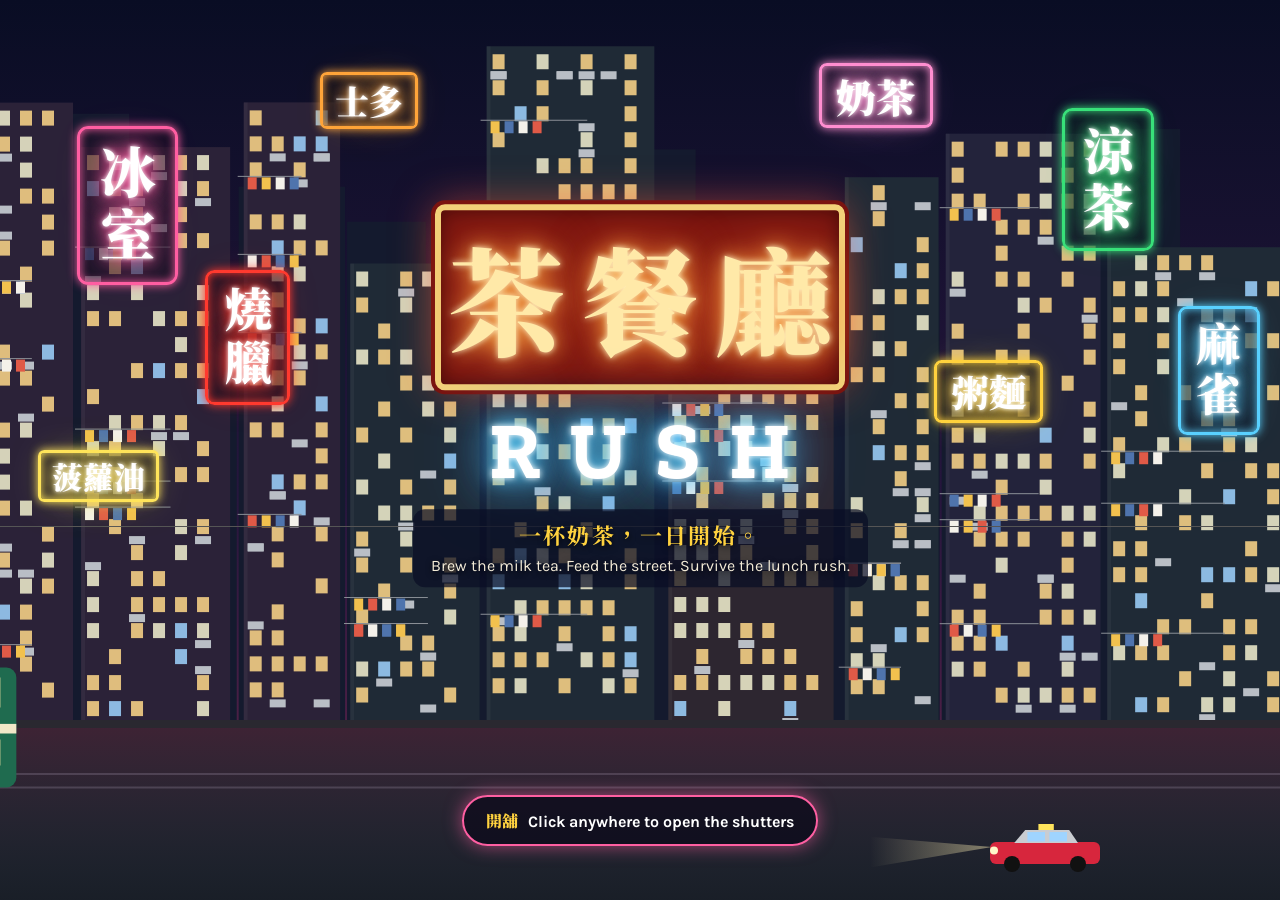
==== index.html @ a671a42a "Cha Chaan Teng Rush: first playable version Isometric cooking and restaurant-management game set in " ====
<!doctype html>
<html lang="en">
<head>
<meta charset="utf-8">
<meta name="viewport" content="width=device-width, initial-scale=1">
<title>Cha Chaan Teng Rush</title>
<link rel="preconnect" href="https://fonts.googleapis.com">
<link rel="preconnect" href="https://fonts.gstatic.com" crossorigin>
<link rel="stylesheet" href="https://fonts.googleapis.com/css2?family=Karla:wght@400;500;700&family=Noto+Serif+TC:wght@700;900&family=Zilla+Slab:wght@600;700&display=swap">
<link rel="stylesheet" href="css/style.css">
</head>
<body>
<div id="app">
  <aside class="side" aria-label="Your shop">
    <section class="sidetop">
      <div class="brandrow">
        <div class="brand"><span class="zh">茶餐廳</span><span class="en">Rush</span></div>
        <button id="tourBtn" type="button" class="tourbtn" title="Show the walkthrough again">? Tour</button>
      </div>
      <div class="day">
        <div class="dayline"><b id="dayNo">Day 1</b><span id="clock"></span></div>
        <div class="daybar"><i id="dayFill"></i></div>
        <div class="dayends"><span>OPEN 07:00</span><span>CLOSE 18:00</span></div>
      </div>
      <div class="stats">
        <div class="stat" id="lvlStat"><small>Level</small><b id="lvl"></b></div>
        <div class="stat"><small>Cash</small><b id="money">$0</b></div>
        <div class="stat"><small>Popularity</small><b id="pop" class="pop"></b></div>
        <div class="stat" id="ambStat"><small>Ambience</small><b id="amb"></b></div>
      </div>
    </section>
    <section class="panel">
      <h2><span class="zh">今日</span>Today</h2>
      <dl id="today" class="today"></dl>
    </section>
    <section class="panel">
      <h2><span class="zh">目標</span>Today’s targets</h2>
      <div id="goals" class="goals"></div>
    </section>
    <section class="panel invpanel" aria-label="Inventory">
      <h2><span class="zh">存貨</span>Inventory</h2>
      <p class="cap" id="capNote"></p>
      <div id="inv"></div>
      <button id="restockBtn2" type="button" class="wide">Order several at once</button>
    </section>
  </aside>

  <div class="work">
    <section class="cookbar" aria-label="Kitchen">
      <section class="panel">
        <h2><span class="zh">手頭</span>Cook’s queue</h2>
        <div id="queue" class="queue"></div>
      </section>
      <section class="panel">
        <h2 id="trayHead"><span class="zh">出餐</span>On the pass <span class="cap full-note">full: the cook waits</span></h2>
        <div id="tray" class="queue"></div>
      </section>
      <section class="panel col-feed">
        <h2><span class="zh">動態</span>Latest</h2>
        <ul id="feed" class="feed"></ul>
      </section>
    </section>

    <div class="railwrap">
      <section class="rail" id="rail" aria-label="Order tickets"></section>
      <div id="banner" class="banner" hidden></div>
    </div>

    <main class="main">
      <div class="stage" id="stage">
        <canvas id="game" aria-label="The restaurant: dining room at the back, kitchen at the front"></canvas>
        <div class="controls">
          <button id="pauseBtn" type="button" aria-pressed="false">Pause</button>
          <button id="speedBtn" type="button" title="Game speed">1×</button>
        </div>
        <div class="zoomer" aria-label="Zoom">
          <button id="zoomOut" type="button" title="Zoom out (−)" aria-label="Zoom out">−</button>
          <button id="zoomIn" type="button" title="Zoom in (+)" aria-label="Zoom in">+</button>
          <button id="zoomKitchen" type="button" title="Zoom in on the kitchen (K)">Kitchen view</button>
          <button id="zoomAll" type="button" title="See the whole shop (0)">Whole shop</button>
        </div>
        <nav class="actions" aria-label="Shop">
          <button id="restockBtn" type="button" class="act"><span class="zh">入貨</span>Restock</button>
          <button id="kitchenBtn" type="button" class="act"><span class="zh">廚房</span>Kitchen</button>
          <button id="diningBtn" type="button" class="act"><span class="zh">裝修</span>Dining room</button>
          <button id="closeBtn" type="button" class="act danger"><span class="zh">收舖</span>Close</button>
        </nav>
        <div id="tip" class="tip" hidden></div>
        <div id="itemBar" class="itembar" hidden></div>
        <div id="toasts" class="toasts" aria-live="polite"></div>
        <div id="drawer" class="drawer" hidden></div>
        <div id="editor" class="editor" hidden></div>
      </div>
    </main>
  </div>
</div>

  <div id="modal" class="modal" hidden><div class="card" id="modalCard" role="dialog" aria-modal="true"></div></div>
</div>
<script type="module" src="js/main.js"></script>
</body>
</html>
---- css/style.css ----
/* One committed look: enamel green chrome, cream order-pad paper, signboard red. */
:root{
  --chrome:#15302a; --chrome2:#1d3c34; --chrome3:#27493f; --line:rgba(255,255,255,.1);
  --paper:#f4ecd8; --paper2:#fbf6ea; --ink:#2a221c; --muted:#75695b;
  --red:#c8372d; --red2:#9e1f19; --gold:#f2d27a; --green:#2e9e5b; --amber:#e39b2d;
  --slab:"Zilla Slab", Georgia, serif; --body:Karla, system-ui, sans-serif; --han:"Noto Serif TC", "Songti TC", serif;
  color-scheme: dark;
}
*{box-sizing:border-box}
[hidden]{display:none !important}
html,body{height:100%; margin:0}
body{background:var(--chrome); color:#eef2ee; font:14px/1.45 var(--body)}
button{font:inherit; cursor:pointer}
button:disabled{cursor:not-allowed; opacity:.45}
button:focus-visible{outline:2px solid var(--gold); outline-offset:2px}
.zh{font-family:var(--han); font-weight:900}
.muted{color:var(--muted); margin:0}
.bad{color:var(--red)} .good{color:var(--green)}

#app{height:100%; display:grid; grid-template-rows:auto auto minmax(560px, 1fr); min-height:820px}
.body{display:grid; grid-template-columns:290px 1fr; min-height:0}
.work{display:grid; grid-template-rows:auto minmax(420px, 1fr); min-width:0; min-height:0}

/* ---------- top bar ---------- */
.topbar{display:flex; align-items:center; gap:28px; padding:10px 18px; background:var(--chrome); border-bottom:1px solid var(--line); flex-wrap:wrap}
.brand{display:flex; align-items:baseline; gap:6px; background:var(--red2); padding:4px 12px 5px; border-radius:4px; box-shadow:inset 0 0 0 2px var(--gold)}
.brand .zh{font-size:20px; color:var(--gold); letter-spacing:.08em}
.brand .en{font:700 16px var(--slab); color:#fff}
.day{min-width:230px}
.dayline{display:flex; gap:12px; align-items:baseline; font:700 26px/1 var(--slab)}
.dayline span{color:#cfe0d6; font-size:20px; font-variant-numeric:tabular-nums}
.daybar{height:6px; background:var(--chrome3); border-radius:3px; margin-top:4px; overflow:hidden}
.daybar i{display:block; height:100%; background:linear-gradient(90deg, var(--gold), #f29b4b); border-radius:3px}
.stat{display:grid; grid-template-rows:auto 26px; align-content:center; line-height:1.1}
.stat small{font-size:11px; letter-spacing:.06em; text-transform:uppercase; color:#9fb8ad}
.stat b{font:700 22px var(--slab); font-variant-numeric:tabular-nums; display:flex; align-items:center}
#money.neg{color:#ff8b7e}
.pop{display:flex; align-items:center; gap:2px}
.star{position:relative; width:21px; height:21px; background:#3d5a51; clip-path:polygon(50% 0,61% 35%,98% 35%,68% 57%,79% 91%,50% 70%,21% 91%,32% 57%,2% 35%,39% 35%)}
.star i{position:absolute; inset:0 auto 0 0; background:var(--gold)}
.popn{font:700 22px var(--slab); margin-left:8px; color:#fff}
.dock{position:absolute; left:14px; bottom:14px; z-index:5; display:flex; gap:14px; align-items:flex-end}
.controls{display:flex; gap:6px}
.controls button{background:rgba(21,48,42,.9); border:1px solid rgba(255,255,255,.18); color:#eef2ee; border-radius:8px; padding:8px 14px; min-width:60px; font-weight:700}
.actions{display:flex; gap:8px}
.actions .act{width:96px}
.act{display:flex; flex-direction:column; align-items:center; line-height:1.15; background:var(--paper); color:var(--ink); border:0; border-radius:8px; padding:7px 8px 8px; font-weight:700; font-size:12px; box-shadow:0 3px 0 #b9ab8c}
.act .zh{font-size:18px; color:var(--red)}
.act.on{background:var(--gold); box-shadow:0 2px 0 #b8952f}
.act.danger .zh{color:var(--red2)}
.act:active{transform:translateY(1px); box-shadow:0 1px 0 #b9ab8c}

/* ---------- ticket rail ---------- */
.rail{display:flex; gap:12px; padding:12px 16px 12px; height:142px; overflow-y:hidden; overflow-x:auto; background:linear-gradient(#1b3830, #16302a); border-bottom:3px solid #7d868d; align-items:flex-start}
.rail-empty{color:#9fb8ad; font-style:italic; align-self:center}
.ticket{flex:0 0 auto; min-width:160px; background:var(--paper2); color:var(--ink); border-radius:2px 2px 6px 6px; padding:6px 8px 7px; box-shadow:0 3px 8px rgba(0,0,0,.35); position:relative; border-top:6px solid #d6cbb0; transform-origin:top center}
.ticket::before{content:""; position:absolute; top:-12px; left:50%; width:10px; height:10px; margin-left:-5px; background:#9aa3ab; border-radius:50%}
.ticket header{display:flex; justify-content:space-between; gap:14px; font:700 17px var(--slab); font-variant-numeric:tabular-nums}
.ticket.late{animation:shake .5s infinite; background:#fff0ea}
.ticket.late header span{color:var(--red)}
.ticket.sent{opacity:.6; background:#e7f6ea}
@keyframes shake{0%,100%{transform:rotate(0)}25%{transform:rotate(-1.2deg)}75%{transform:rotate(1.2deg)}}
@media (prefers-reduced-motion: reduce){ .ticket.late{animation:none} }
.titems{display:flex; gap:4px; margin:4px 0 6px}
.ti{position:relative; display:grid; justify-items:center; width:60px; border-radius:8px; padding:3px 0}
.ti img{width:50px; height:50px}
.ti em{position:absolute; top:0; right:2px; font:700 16px var(--slab); font-style:normal; color:var(--red)}
.ti small{font:700 12px var(--han); color:var(--muted)}
.ti.ready{background:#dff2e3; box-shadow:inset 0 0 0 1.5px var(--green)}
.tbar{height:7px; background:#e6dcc4; border-radius:3px; overflow:hidden}
.tbar i{display:block; height:100%; background:var(--green)}
.ticket.warn .tbar i{background:var(--amber)} .ticket.late .tbar i{background:var(--red)}

/* ---------- main ---------- */
.main{display:grid; grid-template-columns:1fr; min-height:0}
.stage{position:relative; overflow:hidden; background:radial-gradient(ellipse at 45% 40%, #2c4a42, #172a25 75%); min-height:0}
#game{position:absolute; inset:0; display:block; touch-action:none}
.dash{display:grid; grid-template-columns:290px minmax(300px,1fr) minmax(340px,1.3fr); background:var(--paper); color:var(--ink); border-bottom:3px solid #7d868d; max-height:180px}
.dash > .panel{padding:8px 14px 10px; overflow-y:auto; min-width:0}
.dash > .panel + .panel{border-left:1px dashed #cdbf9f}
.panel h2{font:700 13px var(--slab); letter-spacing:.07em; text-transform:uppercase; margin:0 0 8px; display:flex; gap:8px; align-items:baseline; color:#4a4036}
.panel h2 .zh{font-size:16px; color:var(--red); letter-spacing:0}
.cap{font:500 11px var(--body); letter-spacing:0; text-transform:none; color:var(--muted)}
.mini{margin-left:auto; border:0; background:var(--red); color:#fff; border-radius:99px; padding:3px 10px; font:700 11px var(--body); letter-spacing:0; text-transform:none; align-self:center}
.inv{display:grid; grid-template-columns:30px 1fr auto; grid-template-areas:'chip nm qty' 'chip bar bar' 'chip note qo'; gap:4px 10px; align-items:center; padding:9px 0; border-bottom:1px dashed #d6c9ab; font-size:13px}
.inv .chip{grid-area:chip; align-self:start; width:30px; height:30px; font-size:16px !important}
.inv .bar{grid-area:bar; height:7px; margin:0}
.inv .qty{grid-area:qty}
.inv .invnote{grid-area:note; min-height:14px}
.inv .qo{grid-area:qo}
.inv .nm{font-weight:700; white-space:nowrap}
.inv .qty{font:700 15px var(--slab); text-align:right; font-variant-numeric:tabular-nums; white-space:nowrap}
.inv .qty small{font:500 11px var(--body); color:var(--muted)}
.inv .invnote{font-size:11px; white-space:nowrap}
.inv.low .qty{color:#b36d10} .inv.out .qty{color:var(--red)}
.chip{width:24px; height:24px; display:grid; place-items:center; border-radius:6px; background:var(--c); color:#fff; font:900 16px var(--han); text-shadow:0 1px 1px rgba(0,0,0,.35); box-shadow:inset 0 -3px 0 rgba(0,0,0,.2)}
.invtop{display:flex; justify-content:space-between; font-weight:700}
.invtop b{font:700 15px var(--slab); font-variant-numeric:tabular-nums}
.invtop b small{font:500 12px var(--body); color:var(--muted)}
.invtop .nm{display:flex; gap:8px; align-items:baseline; min-width:0; white-space:nowrap; overflow:hidden; text-overflow:ellipsis}
.invtop .invnote{margin:0}
.bar{display:flex; height:5px; background:#e3d8bf; border-radius:3px; overflow:hidden; margin-top:2px}
.bar i{display:block; height:100%; background:var(--green)}
.bar i.incbar{background:repeating-linear-gradient(45deg, #7fb6dd 0 4px, #a9cfea 4px 8px)}
.inv.low .bar i:not(.incbar){background:var(--amber)} .inv.low .invtop b{color:#b36d10}
.inv.out .invtop b{color:var(--red)} .inv.out .chip{filter:grayscale(.6)}
.invnote{font-size:12px; margin-top:2px}
.inc{color:#2d6fa3; font-weight:700} .unl{color:#8a5a3a} .res{color:var(--muted)}
.tray{display:flex; flex-wrap:wrap; gap:4px; min-height:40px}
.trayi{position:relative; width:42px; height:46px; background:#fff; border-radius:6px; box-shadow:inset 0 0 0 1px #e0d4b9}
.trayi img{width:38px; height:38px; margin:1px 2px 0}
.trayi i{position:absolute; left:4px; bottom:3px; height:3px; border-radius:2px; background:var(--green)}
.trayi i.warn{background:var(--amber)} .trayi i.late{background:var(--red)}
.queue{display:grid; grid-template-columns:repeat(5,1fr); gap:6px; max-width:260px}
.qslot{position:relative; aspect-ratio:1; background:#fff; border-radius:50%; display:grid; place-items:center; box-shadow:inset 0 0 0 2px #e0d4b9; overflow:hidden}
.qslot.empty{color:#c9bc9e; font:700 14px var(--slab); background:transparent; box-shadow:inset 0 0 0 2px dashed}
.qslot.empty{border:2px dashed #d6c9ab; box-shadow:none}
.qslot img{width:78%; height:78%}
.qslot b{position:absolute; top:-2px; right:-2px; width:20px; height:20px; border-radius:50%; background:var(--red); color:#fff; display:grid; place-items:center; font:700 12px var(--slab)}
.qslot.active{box-shadow:inset 0 0 0 3px var(--green)}
.qslot.active b{background:var(--green)}
.qslot > i{position:absolute; left:0; bottom:0; height:4px; background:var(--green)}
.today{display:grid; grid-template-columns:repeat(3, 1fr); gap:6px; margin:0}
.today div{background:#fff; border-radius:8px; padding:5px 8px 6px; box-shadow:inset 0 0 0 1px #e6dcc4}
.today dt{color:var(--muted); font-size:10px; letter-spacing:.04em; text-transform:uppercase; white-space:nowrap; overflow:hidden; text-overflow:ellipsis} .today dd{margin:0; font:700 19px/1.15 var(--slab); font-variant-numeric:tabular-nums}
.today dd.bad{color:var(--red)}
.feed{list-style:none; padding:0; margin:0; display:grid; gap:4px; font-size:12px}
.feed li{display:flex; gap:6px; color:#4a4036}
.feed time{color:var(--muted); font-variant-numeric:tabular-nums}
.feed li.bad{color:#a3261d} .feed li.good{color:#237a45} .feed li.warn{color:#9a5b0c}

/* ---------- overlays in the stage ---------- */
.tip{position:absolute; z-index:5; pointer-events:none; background:var(--paper2); color:var(--ink); border-radius:8px; padding:8px 10px; max-width:240px; box-shadow:0 6px 18px rgba(0,0,0,.4); display:grid; gap:2px; font-size:12px}
.tip b{font:700 14px var(--slab)} .tip .warn{color:var(--red)} .tip .dim{color:var(--muted)}
.toasts{position:absolute; top:12px; left:50%; transform:translateX(-50%); display:grid; gap:6px; z-index:8; pointer-events:none; width:min(460px, 90%)}
.toast{background:rgba(20,30,27,.94); color:#fff; border-left:4px solid #9fb8ad; padding:8px 12px; border-radius:6px; box-shadow:0 6px 16px rgba(0,0,0,.35); transition:opacity .4s, transform .4s}
.toast.good{border-color:#7fe08a} .toast.bad{border-color:#ff6b5b} .toast.warn{border-color:var(--amber)}
.toast.gone{opacity:0; transform:translateY(-6px)}
.banner{position:absolute; right:14px; bottom:14px; z-index:4; background:var(--paper2); color:var(--ink); border-radius:10px; padding:14px 18px; display:flex; flex-direction:column; gap:12px; align-items:flex-start; box-shadow:0 10px 30px rgba(0,0,0,.4); border-top:6px solid var(--red); width:min(400px, calc(100% - 28px))}
.banner h2{font:700 20px var(--slab); margin:2px 0 4px}
.banner ul{margin:0; padding-left:18px} .banner p{margin:0}
.eyebrow{font:700 11px var(--body); letter-spacing:.1em; text-transform:uppercase; color:var(--red); margin:0}
.primary{background:var(--red); color:#fff; border:0; border-radius:8px; padding:9px 16px; font-weight:700; box-shadow:0 3px 0 var(--red2)}
.primary.big{font:700 17px var(--slab); padding:12px 20px; white-space:nowrap}
.primary:active{transform:translateY(1px); box-shadow:0 2px 0 var(--red2)}

.drawer{position:fixed; top:72px; right:12px; bottom:12px; width:min(460px, calc(100% - 20px)); z-index:6; background:var(--paper2); color:var(--ink); border-radius:12px; box-shadow:0 12px 40px rgba(0,0,0,.5); display:flex; flex-direction:column; padding:14px 16px; gap:10px}
.dhead{display:flex; justify-content:space-between; align-items:center}
.dhead h2, .ehead h2{font:700 20px var(--slab); margin:0; display:flex; gap:8px; align-items:baseline}
.dhead h2 .zh, .ehead h2 .zh{color:var(--red)}
.x{background:none; border:0; font-size:26px; line-height:1; color:var(--muted)}
.rrows{overflow-y:auto; display:grid; gap:8px}
.rrow{display:grid; grid-template-columns:34px 1fr auto auto; gap:10px; align-items:center; padding:8px; background:#fff; border-radius:8px; box-shadow:inset 0 0 0 1px #e6dcc4}
.rrow .chip{width:34px; height:34px}
.rname{display:grid} .rname small{color:var(--muted); font-size:12px}
.rstock{display:grid; text-align:right} .rstock small{font-size:11px; color:var(--muted)} .rstock b{font:700 17px var(--slab)} .rstock b small{font:500 12px var(--body)} .rstock .bad{color:var(--red)}
.stepper{display:flex; align-items:center; gap:4px}
.stepper button{width:30px; height:30px; border-radius:50%; border:0; background:var(--paper); font-weight:700; font-size:16px; color:var(--ink)}
.stepper output{min-width:22px; text-align:center; font:700 16px var(--slab)}
.dfoot{margin-top:auto; display:flex; justify-content:space-between; align-items:center; border-top:1px dashed #cdbf9f; padding-top:10px}
.dfoot div{display:grid} .dfoot small{color:var(--muted); font-size:12px} .dfoot b{font:700 22px var(--slab)} .dfoot b.neg{color:var(--red)}

.editor{position:fixed; left:12px; top:72px; bottom:12px; width:min(380px, calc(100% - 24px)); z-index:9; background:var(--paper2); color:var(--ink); border-radius:12px; box-shadow:0 12px 40px rgba(0,0,0,.5); display:flex; flex-direction:column; padding:12px 14px; gap:8px}
.editor.right{left:auto; right:12px}
.ehead{display:flex; align-items:center; gap:10px; flex-wrap:wrap}
.ehead .cash{margin-left:auto; font:700 18px var(--slab)}
.ehead .paused{font-size:11px; letter-spacing:.08em; text-transform:uppercase; background:#e6dcc4; padding:3px 8px; border-radius:99px; color:#5a4f43}
.selbar{display:flex; gap:8px; align-items:center; background:#fff3cf; border-radius:8px; padding:6px 10px; flex-wrap:wrap}
.selbar span{margin-right:auto}
.selbar button, .filters button{border:0; background:#fff; border-radius:99px; padding:5px 12px; box-shadow:inset 0 0 0 1px #d6c9ab; color:var(--ink)}
.selbar button.danger{color:var(--red)}
kbd{font:700 11px var(--body); background:#fff; border:1px solid #d6c9ab; border-radius:4px; padding:0 4px}
.filters{display:flex; gap:5px; flex-wrap:wrap; align-items:center}
.filters button.on{background:var(--ink); color:#fff; box-shadow:none}
.filters .sep{width:1px; height:20px; background:#d6c9ab; margin:0 4px}
.cards{display:grid; grid-template-columns:repeat(auto-fill, minmax(140px, 1fr)); flex:1; align-content:start; gap:8px; overflow-y:auto; padding-bottom:2px}
.card{display:grid; justify-items:center; text-align:center; gap:2px; background:#fff; border:0; border-radius:10px; padding:8px 6px; box-shadow:inset 0 0 0 1px #e6dcc4, 0 2px 0 #e6dcc4; color:var(--ink)}
.card:hover:not(:disabled){box-shadow:inset 0 0 0 2px var(--gold), 0 2px 0 #e6dcc4}
.card img{width:56px; height:56px}
.card b{font:700 13px var(--slab); line-height:1.15}
.card small{font-size:11px; color:var(--muted)}
.card em{font:700 13px var(--slab); font-style:normal; color:var(--red)}
.card.old{border-top:4px solid #2f7a64} .card.simple{border-top:4px solid #d6bf94} .card.modern{border-top:4px solid #1f2a26}
.card.pro{background:#fff8e6}
.card.using{box-shadow:inset 0 0 0 2px var(--green)}
.card.expand{background:#fff3cf}
.dthumb{width:90px; height:72px}
.glyph{display:grid; place-items:center; width:56px; height:56px; font:900 30px var(--han); color:var(--red)}
.thumb{display:block; width:70px; height:44px; border-radius:6px; box-shadow:inset 0 0 0 1px rgba(0,0,0,.1)}
.floor-concrete{background:#bdb6a8}
.floor-whiteTiles{background:#f1efe9 repeating-linear-gradient(0deg, transparent 0 10px, #cbc5b8 10px 11px), repeating-linear-gradient(90deg, #f1efe9 0 10px, #cbc5b8 10px 11px)}
.floor-mosaic{background:conic-gradient(#eef0e6 25%, #4f917a 0 50%, #eef0e6 0 75%, #d9b44a 0) 0 0/10px 10px}
.floor-terrazzo{background:radial-gradient(circle at 20% 30%, #c96f4f 2px, transparent 3px) 0 0/14px 14px, radial-gradient(circle at 70% 60%, #6f7f8f 2px, transparent 3px) 0 0/11px 11px, #e2ded5}

/* ---------- modal ---------- */
.modal{position:fixed; inset:0; z-index:20; background:rgba(8,16,14,.7); display:grid; place-items:center; padding:16px}
.modal .card{display:block; text-align:left; width:min(620px, 100%); max-height:calc(100vh - 32px); overflow:auto; background:var(--paper2); padding:26px 28px; border-radius:14px; box-shadow:0 20px 60px rgba(0,0,0,.5); justify-items:initial}
.title .sign{display:inline-block; font:900 26px var(--han); letter-spacing:.2em; color:var(--gold); background:var(--red2); padding:6px 16px; border-radius:4px; box-shadow:inset 0 0 0 3px var(--gold)}
.title h1{font:700 34px var(--slab); margin:14px 0 6px; color:var(--ink)}
.title p{margin:0 0 10px; color:#4a4036; font-size:15px; max-width:60ch}
.how{margin:0 0 16px; padding-left:18px; display:grid; gap:6px; color:#4a4036}
.btns{display:flex; gap:10px; justify-content:flex-end; flex-wrap:wrap}
.btns button:not(.primary){background:#fff; border:0; border-radius:8px; padding:9px 16px; box-shadow:inset 0 0 0 1px #d6c9ab; font-weight:700; color:var(--ink)}
.summary h2{font:700 26px var(--slab); margin:4px 0 12px; color:var(--ink)}
.summary p{color:#4a4036}
.sumgrid{display:grid; grid-template-columns:repeat(4, 1fr); gap:8px; margin:0 0 12px}
.sumgrid div{background:#fff; border-radius:8px; padding:8px 10px; box-shadow:inset 0 0 0 1px #e6dcc4}
.sumgrid dt{font-size:11px; letter-spacing:.06em; text-transform:uppercase; color:var(--muted)}
.sumgrid dd{margin:0; font:700 18px var(--slab); color:var(--ink)}
.warnline{background:#fff3cf; border-radius:8px; padding:8px 10px}
.primary.danger{background:var(--red2)}

@media (max-width: 980px){
  .dash{grid-template-columns:repeat(auto-fit, minmax(220px, 1fr)); max-height:none}
  .main{grid-template-rows:minmax(420px, 70vh)}
  #app{height:auto}
  .sumgrid{grid-template-columns:repeat(2, 1fr)}
  .banner{flex-direction:column; align-items:stretch}
}

/* ---------- floating controls above a selected item ---------- */
.itembar{position:absolute; z-index:7; transform:translate(-50%, -100%); display:flex; gap:4px; background:var(--paper2); color:var(--ink); padding:5px; border-radius:99px; box-shadow:0 6px 18px rgba(0,0,0,.45); white-space:nowrap}
.itembar::after{content:""; position:absolute; left:50%; bottom:-6px; margin-left:-6px; border:6px solid transparent; border-bottom:0; border-top-color:var(--paper2)}
.itembar b{font:700 12px var(--slab); padding:0 6px 0 8px; align-self:center}
.itembar button{border:0; border-radius:99px; padding:6px 12px; font-weight:700; font-size:12px; background:#fff; color:var(--ink); box-shadow:inset 0 0 0 1px #d6c9ab}
.itembar button.rot{background:var(--ink); color:#fff; box-shadow:none}
.itembar button.danger{color:var(--red)}
.itembar kbd{margin-left:4px; background:transparent; border-color:rgba(255,255,255,.5); color:inherit}
body.dragging, body.dragging *{cursor:grabbing !important; user-select:none}
.card[data-buy]{touch-action:none; cursor:grab}
.card .gain{font:700 11px var(--body); color:var(--green)}
.ambline{display:flex; gap:6px; flex-wrap:wrap; align-items:center; font-size:12px}
.ambline .set{background:#fff; border-radius:99px; padding:2px 8px; box-shadow:inset 0 0 0 1px #d6c9ab}
.ambline .set b{color:var(--green)}
#amb{display:flex; align-items:baseline; gap:6px}
#amb small{font:600 12px var(--han); color:var(--gold); text-transform:none; letter-spacing:0}

.panel h2.sub{margin-top:10px}
.col-cook .queue{grid-template-columns:repeat(5, 40px); max-width:none}
.col-cook .tray{min-height:0}
.feed li{line-height:1.3}
.act:disabled{opacity:.5}

/* pass slots mirror the queue */
.qslot.pass > i{position:absolute; left:0; bottom:0; height:4px}
.qslot.pass > i.ok{background:var(--green)} .qslot.pass > i.warn{background:var(--amber)} .qslot.pass > i.late{background:var(--red)}
.qslot.empty:empty{color:transparent}
.full-note{display:none; color:var(--red); font-weight:700}
#trayHead.full .full-note{display:inline}
.inv .invnote{overflow:hidden; text-overflow:ellipsis}
.ti.part{background:#fff3cf; box-shadow:inset 0 0 0 1.5px var(--amber)}
#amb .of{font:600 13px var(--slab); font-style:normal; color:#9fb8ad; margin-left:1px}

/* targets */
.goals{display:grid; gap:6px}
.target .tl{display:flex; justify-content:space-between; align-items:baseline; font-size:12px; font-weight:700}
.target .tl b{font:700 16px var(--slab)} .target .tl small{font:500 11px var(--body); color:var(--muted)}
.target .bar{height:7px}
.target .bar i{background:linear-gradient(90deg, var(--gold), #e39b2d)}
.target.done .bar i{background:var(--green)}
.goallist{list-style:none; margin:0; padding:0; display:grid; gap:3px; font-size:12px}
.goallist li{display:grid; grid-template-columns:16px 1fr auto; gap:6px; align-items:center}
.goallist .tick{width:14px; height:14px; border-radius:4px; box-shadow:inset 0 0 0 1.5px #bfb193; display:grid; place-items:center}
.goallist li.done .tick{background:var(--green); box-shadow:none}
.goallist li.done .tick::after{content:"✓"; color:#fff; font-size:10px; font-weight:700}
.goallist li.ok .tick{box-shadow:inset 0 0 0 1.5px var(--green)}
.goallist li.fail{color:var(--red)} .goallist li.fail .tick{background:var(--red); box-shadow:none}
.goallist li.fail .tick::after{content:"×"; color:#fff; font-size:11px; font-weight:700}
.goallist em{font-style:normal; font:700 12px var(--slab); color:var(--muted)}
.col-feed .feed li{white-space:nowrap; overflow:hidden; text-overflow:ellipsis}
.bgoals{margin-top:10px; padding-top:10px; border-top:1px dashed #cdbf9f}
.sumgoals{background:#fff; border-radius:10px; padding:10px 12px; margin-bottom:12px; box-shadow:inset 0 0 0 1px #e6dcc4}
.sumgoals h3{margin:0 0 6px; font:700 16px var(--slab); color:var(--ink)}
.sumgoals h3{letter-spacing:.02em} .sumgoals p{margin:6px 0 0}

.qo{display:flex; align-items:baseline; justify-content:center; gap:3px; border:0; border-radius:99px; padding:3px 6px; background:#fff; color:var(--ink); font:700 11px var(--body); box-shadow:inset 0 0 0 1px #d6c9ab}
.qo small{font-weight:500; color:var(--muted); font-size:10px}
.qo:hover:not(:disabled){background:var(--red); color:#fff; box-shadow:none} .qo:hover:not(:disabled) small{color:#ffe1dc}

/* inventory panel on the left */
.invpanel{background:var(--paper); color:var(--ink); border-right:3px solid #7d868d; padding:14px 16px; overflow-y:auto; display:flex; flex-direction:column}
.invpanel > .cap{margin:2px 0 4px}
.invpanel .inv .nm{font-size:14px}
.invpanel .inv .qty{font-size:17px}
.invpanel .wide{margin-top:12px; width:100%; padding:9px; border-radius:8px; border:0; background:var(--red); color:#fff; font-weight:700; box-shadow:0 3px 0 var(--red2)}
@media (max-width: 980px){ .body{grid-template-columns:1fr} .invpanel{border-right:0; border-bottom:3px solid #7d868d} }

.card.locked{opacity:.55; filter:grayscale(.6)} .card.locked em{color:var(--muted)}
.card.fresh{box-shadow:inset 0 0 0 2px var(--gold), 0 2px 0 #e6dcc4}
.levelup{background:#fff3cf; border-radius:10px; padding:10px 12px; margin-bottom:12px; color:var(--ink)}
.levelup b{font:700 17px var(--slab); color:var(--red); margin-right:4px}
#lvl .of{font:600 13px var(--slab); font-style:normal; color:var(--gold); margin-left:8px}

/* the queue/pass column and the inventory panel read as one left-hand column */
.dash{border-bottom:0}
.dash > .panel:not(.col-cook){border-bottom:3px solid #7d868d}
.dash > .col-cook{border-right:3px solid #7d868d}
.dash > .col-cook + .panel{border-left:0}
.invpanel{border-top:1px dashed #cdbf9f}

/* ================= layout v5: everything about the day on the left ================= */
#app{height:100%; min-height:760px; display:grid; grid-template-columns:310px 1fr; grid-template-rows:none}
.side{background:var(--paper); color:var(--ink); border-right:3px solid #7d868d; overflow-y:auto; display:flex; flex-direction:column}
.side > .panel{padding:10px 14px 12px; border-top:1px dashed #cdbf9f}
.sidetop{background:var(--chrome); color:#eef2ee; padding:12px 14px 14px; display:grid; gap:10px}
.sidetop .brand{justify-self:start}
.sidetop .day{min-width:0}
.sidetop .dayline{font-size:26px}
.stats{display:grid; grid-template-columns:1fr 1fr; gap:8px 12px}
.stats .stat{grid-template-rows:auto 24px}
.stats .stat b{font-size:20px}
.stats .star{width:16px; height:16px}
.stats .popn{font-size:18px; margin-left:6px}
.stats #amb small{font-size:11px}
.side .today{grid-template-columns:repeat(3, 1fr); gap:5px}
.side .today div{padding:4px 7px 5px}
.side .today dd{font-size:17px}
.side .invpanel{border-right:0; border-top:1px dashed #cdbf9f; overflow:visible; flex:1}
.side .invpanel .inv{padding:7px 0}

.work{display:grid; grid-template-rows:auto auto minmax(420px, 1fr); min-width:0; min-height:0}
.cookbar{display:grid; grid-template-columns:auto auto 1fr; background:var(--paper); color:var(--ink); border-bottom:3px solid #7d868d}
.cookbar > .panel{padding:10px 18px 12px}
.cookbar > .panel + .panel{border-left:1px dashed #cdbf9f}
.cookbar .queue{grid-template-columns:repeat(5, 44px); gap:8px; max-width:none}
.cookbar .col-feed .feed{margin-top:4px; font-size:13px}

.controls{position:absolute; left:14px; bottom:14px; z-index:5}
.actions{position:absolute; right:14px; bottom:14px; z-index:5}
.banner{right:auto; bottom:auto; left:14px; top:14px}
.editor{top:12px}
.drawer{top:12px}
.qslot.pass b{background:var(--ink)}
@media (max-width: 980px){ #app{grid-template-columns:1fr; height:auto} .side{border-right:0} .cookbar{grid-template-columns:1fr 1fr} }

.side .invpanel .inv{grid-template-areas:'chip nm qty' 'chip bar qo' 'chip note note'; padding:6px 0; row-gap:3px}
.side .invpanel .inv .invnote:empty{display:none}
.side .invpanel .inv .qo{padding:2px 6px}
.side .invpanel .wide{margin-top:8px}

/* the before-opening banner lives in the (empty) ticket rail */
.railwrap{position:relative}
.railwrap .banner{position:absolute; inset:10px 16px; left:16px; top:10px; right:16px; bottom:12px; width:auto; z-index:3;
  flex-direction:row; align-items:center; gap:22px; padding:10px 18px; border-top:0; border-left:6px solid var(--red); box-shadow:0 6px 18px rgba(0,0,0,.35)}
.railwrap .banner .bmain{flex:1.3; min-width:0}
.railwrap .banner h2{font-size:18px; margin:2px 0 3px}
.railwrap .banner ul{font-size:13px; line-height:1.35}
.railwrap .banner .bgoals{flex:1; margin:0; padding:0 0 0 18px; border-top:0; border-left:1px dashed #cdbf9f; align-self:stretch; display:flex; flex-direction:column; justify-content:center}

/* ================= layout v6 tweaks ================= */
:root{ --cookbar-h:118px; --rail-h:142px; }
.cookbar{height:var(--cookbar-h); box-sizing:content-box}
.cookbar > .panel{padding:10px 22px 12px; display:flex; flex-direction:column; justify-content:center}
.cookbar .queue{grid-template-columns:repeat(5, 58px); gap:10px}
.cookbar .qslot b{width:22px; height:22px; font-size:13px}
.rail{height:var(--rail-h); box-sizing:border-box}
.railwrap{height:var(--rail-h)}
/* the green block ends where the ticket rail ends (cook bar + its 3px border + rail) */
.sidetop{box-sizing:border-box; height:calc(var(--cookbar-h) + 3px + var(--rail-h)); align-content:start}

/* inventory: + button sits on the count line, counts are bigger */
.side .invpanel .inv{grid-template-columns:30px 1fr auto auto; grid-template-areas:'chip nm qty qo' 'chip bar bar bar' 'chip note note note'; column-gap:8px}
.side .invpanel .inv .qty{font-size:21px; line-height:1}
.side .invpanel .inv .qty small{font-size:12px}
.side .invpanel .inv .bar{height:8px}

.sidetop{flex-shrink:0}
.side > .panel{flex-shrink:0}
.side .invpanel .inv{padding:4px 0}
.side > .panel{padding-top:8px; padding-bottom:10px}

/* ================= opening screen ================= */
.splash{position:fixed; inset:0; z-index:100; overflow:hidden; cursor:pointer; background:#090d24;
  transition:transform 1.05s cubic-bezier(.6,.05,.3,1)}
.splash.opening{transform:translateY(-100%)}
.splash-city{position:absolute; inset:0; width:100%; height:100%}
.neon{position:absolute; font:900 5vh/1 var(--han); color:#fff; padding:.25em .35em; border:3px solid var(--c); border-radius:.2em;
  text-shadow:0 0 4px #fff, 0 0 12px var(--c), 0 0 26px var(--c), 0 0 44px var(--c);
  box-shadow:0 0 10px var(--c), inset 0 0 10px var(--c); background:rgba(10,8,25,.55);
  animation:flicker 6s infinite steps(1)}
.neon.vert{writing-mode:vertical-rl; letter-spacing:.12em}
@keyframes flicker{0%,19%,21%,62%,64%,100%{opacity:1} 20%,63%{opacity:.35} 63.5%{opacity:.8}}
.splash-title{position:absolute; left:50%; top:44%; transform:translate(-50%,-50%); text-align:center; pointer-events:none; width:min(760px, 92vw)}
.neon-board{display:inline-block; padding:.12em .5em .18em; background:#7a1410; border:6px solid #f2d27a; border-radius:10px;
  box-shadow:0 0 0 4px #7a1410, 0 0 40px rgba(255,90,60,.55), inset 0 0 18px rgba(0,0,0,.4)}
.neon-board .zh{font-size:clamp(56px, 13vh, 140px); color:#ffe9a8; letter-spacing:.14em; margin-right:-.14em;
  text-shadow:0 0 6px #fff3c4, 0 0 22px #ffb347, 0 0 48px #ff6a2a}
.rush{font:700 clamp(40px, 9vh, 96px)/1 var(--slab); color:#fff; letter-spacing:.35em; margin:.25em -.35em 0 0;
  text-shadow:0 0 6px #fff, 0 0 18px #5ad1ff, 0 0 40px #5ad1ff, 0 0 70px #2a8cff}
.tag{margin:18px auto 0; color:#f4ecd8; font-size:16px; text-shadow:0 2px 6px rgba(0,0,0,.8)}
.tag span{display:block; font:700 22px var(--han); color:#ffd23f; margin-bottom:4px; letter-spacing:.1em}
.splash-go{position:absolute; left:50%; bottom:6vh; transform:translateX(-50%); background:rgba(10,8,25,.7); color:#fff; border:2px solid #ff5fa2;
  border-radius:99px; padding:12px 22px; font:700 16px var(--body); box-shadow:0 0 18px rgba(255,95,162,.6); animation:pulse 1.6s ease-in-out infinite}
.splash-go .zh{color:#ffd23f; margin-right:6px}
@keyframes pulse{50%{box-shadow:0 0 34px rgba(255,95,162,.9); transform:translateX(-50%) scale(1.04)}}
/* the bottom of the splash is a roller shutter, so pulling it up reads as opening the shop */
.shutter-edge{position:absolute; left:0; right:0; bottom:0; height:0; transition:height .3s}
.splash.opening .shutter-edge{height:40vh; background:repeating-linear-gradient(0deg, #8f969d 0 10px, #6f767d 10px 13px, #a9b0b6 13px 22px);
  box-shadow:inset 0 10px 20px rgba(0,0,0,.35)}
@media (prefers-reduced-motion: reduce){ .neon, .splash-go{animation:none} .splash{transition:none} }
.neon-board{white-space:nowrap}
.tag{display:inline-block; background:rgba(9,13,36,.72); padding:10px 18px; border-radius:12px}

/* ================= v7 polish ================= */
/* section headings: one size and colour everywhere (queue, pass, latest, today, targets, inventory) */
.side .panel h2, .cookbar .panel h2, .invpanel h2{font:700 13px var(--slab); letter-spacing:.07em; margin:0 0 8px}
.side .panel h2 .zh, .cookbar .panel h2 .zh, .invpanel h2 .zh{font-size:16px}
.side > .cap, .invpanel > .cap{font:500 11px var(--body); color:var(--muted); margin:-4px 0 4px}
.cookbar > .panel{justify-content:flex-start}
.cookbar > .col-feed .feed{margin-top:0}

/* stock counts: regular weight */
.side .invpanel .inv .qty{font:500 20px/1 var(--body); font-variant-numeric:tabular-nums}
.side .invpanel .inv .qty small{font:400 12px var(--body)}

/* the green block: brand + tour button, a big day line with a real progress bar, then four stat tiles */
.sidetop{display:flex; flex-direction:column; gap:12px; padding:14px 14px 14px}
.sidetop .brandrow{display:flex; align-items:center; justify-content:space-between}
.sidetop .brand .zh{font-size:22px} .sidetop .brand .en{font-size:17px}
.tourbtn{background:transparent; border:1.5px solid rgba(255,255,255,.35); color:#dfe9e3; border-radius:99px; padding:4px 11px; font:700 12px var(--body)}
.tourbtn:hover{border-color:var(--gold); color:var(--gold)}
.sidetop .dayline{justify-content:space-between; font-size:30px}
.sidetop .dayline span{font-size:21px}
.sidetop .daybar{height:9px; margin-top:7px; border-radius:5px}
.sidetop .dayends{display:flex; justify-content:space-between; font:600 10px var(--body); letter-spacing:.06em; color:#8fa99e; margin-top:3px}
.stats{flex:1; grid-template-rows:1fr 1fr; gap:8px}
.stats .stat{background:rgba(255,255,255,.06); border-radius:9px; padding:7px 10px; align-content:center; grid-template-rows:auto 26px; box-shadow:inset 0 0 0 1px rgba(255,255,255,.06)}
.stats .stat small{font-size:10px}

/* bigger Open button */
.railwrap .banner .primary.big{font:700 22px var(--slab); padding:18px 30px; border-radius:12px; box-shadow:0 5px 0 var(--red2)}

/* ================= walkthrough ================= */
.tour{position:fixed; inset:0; z-index:90}
.tour-hole{position:fixed; border-radius:12px; box-shadow:0 0 0 9999px rgba(6,14,12,.72), 0 0 0 3px var(--gold), 0 0 24px 6px rgba(242,210,122,.45);
  transition:left .35s ease, top .35s ease, width .35s ease, height .35s ease; pointer-events:none}
.tour-card{position:fixed; width:340px; background:var(--paper2); color:var(--ink); border-radius:14px; padding:16px 18px 14px; box-shadow:0 16px 40px rgba(0,0,0,.5);
  border-top:6px solid var(--red); transition:left .35s ease, top .35s ease}
.tour-card h3{font:700 20px var(--slab); margin:2px 0 6px}
.tour-card p{margin:0; font-size:14px; line-height:1.5; color:#4a4036}
.tour-card .tour-step{font:700 11px var(--body); letter-spacing:.1em; text-transform:uppercase; color:var(--red); margin-bottom:2px}
.tour-btns{display:flex; gap:8px; justify-content:flex-end; margin-top:14px}
.tour-btns button:not(.primary){background:#fff; border:0; border-radius:8px; padding:8px 14px; box-shadow:inset 0 0 0 1px #d6c9ab; font-weight:700; color:var(--ink)}
.tour-btns .tour-skip{margin-right:auto; box-shadow:none !important; background:transparent !important; color:var(--muted) !important; font-weight:500 !important; padding-left:0 !important}
@media (prefers-reduced-motion: reduce){ .tour-hole, .tour-card{transition:none} }

/* soft vignette over the restaurant */
.stage::after{content:""; position:absolute; inset:0; pointer-events:none; z-index:1;
  background:radial-gradient(ellipse at 50% 55%, transparent 55%, rgba(5,12,10,.45) 100%)}

/* zoom controls, just above pause / speed */
.zoomer{position:absolute; left:14px; bottom:62px; z-index:5; display:flex; gap:6px}
.zoomer button{background:rgba(21,48,42,.9); border:1px solid rgba(255,255,255,.18); color:#eef2ee; border-radius:8px; padding:7px 12px; font-weight:700; min-width:38px}
.zoomer button:hover{border-color:var(--gold)}
#game.panning{cursor:grabbing !important}
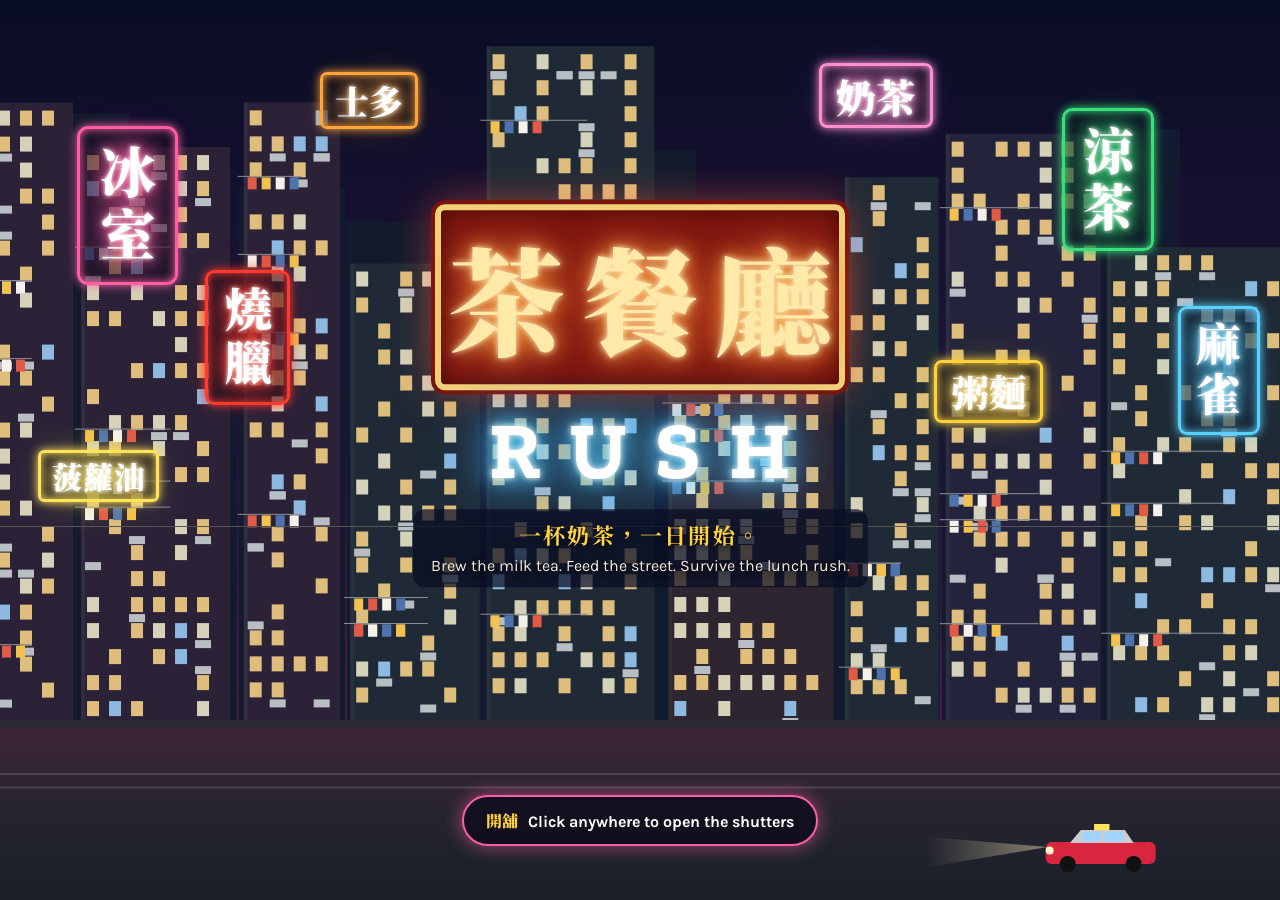
==== commit 17fac297: "Levels 4-10, kitchen expansion, premium decor, sound, rebalance - Seven new dishes with their own st" ====
--- a/index.html
+++ b/index.html
@@ -15,7 +15,7 @@
     <section class="sidetop">
       <div class="brandrow">
         <div class="brand"><span class="zh">茶餐廳</span><span class="en">Rush</span></div>
-        <button id="tourBtn" type="button" class="tourbtn" title="Show the walkthrough again">? Tour</button>
+        <span class="brandbtns"><button id="soundBtn" type="button" class="tourbtn">Sound on</button><button id="tourBtn" type="button" class="tourbtn" title="Show the walkthrough again">? Tour</button></span>
       </div>
       <div class="day">
         <div class="dayline"><b id="dayNo">Day 1</b><span id="clock"></span></div>
--- a/css/style.css
+++ b/css/style.css
@@ -453,3 +453,24 @@
 .zoomer button{background:rgba(21,48,42,.9); border:1px solid rgba(255,255,255,.18); color:#eef2ee; border-radius:8px; padding:7px 12px; font-weight:700; min-width:38px}
 .zoomer button:hover{border-color:var(--gold)}
 #game.panning{cursor:grabbing !important}
+
+/* compact inventory: two tiles per row once the list gets long */
+#inv.compact{display:grid; grid-template-columns:1fr 1fr; gap:6px}
+#inv.compact .inv{grid-template-columns:22px 1fr auto; grid-template-areas:'chip nm nm' 'chip qty qo' 'bar bar bar' 'note note note';
+  background:#fff; border-radius:8px; padding:5px 7px; border-bottom:0; box-shadow:inset 0 0 0 1px #e6dcc4; row-gap:2px; column-gap:6px}
+#inv.compact .inv .chip{width:22px; height:22px; font-size:12px !important}
+#inv.compact .inv .nm{font-size:11px; white-space:nowrap; overflow:hidden; text-overflow:ellipsis}
+#inv.compact .inv .qty{font-size:15px; text-align:left}
+#inv.compact .inv .qty small{font-size:10px}
+#inv.compact .inv .qo{padding:1px 5px; font-size:10px} #inv.compact .inv .qo small{display:none}
+#inv.compact .inv .bar{height:5px}
+#inv.compact .inv .invnote{font-size:10px}
+.card.premium{background:linear-gradient(#fffaf0, #fff3cf)} .card.premium b::after{content:" ★"; color:var(--gold)}
+.relax{display:flex; gap:6px; align-items:flex-start; font-size:12px; margin-top:6px; color:var(--ink)}
+.brandbtns{display:flex; gap:6px}
+/* brand row: keep the name on one line next to the two small buttons */
+.sidetop .brandrow{gap:8px}
+.sidetop .brand{white-space:nowrap; padding:3px 9px 4px}
+.sidetop .brand .zh{font-size:18px} .sidetop .brand .en{font-size:14px}
+.brandbtns{flex-wrap:nowrap}
+.brandbtns .tourbtn{padding:3px 8px; font-size:11px; white-space:nowrap}
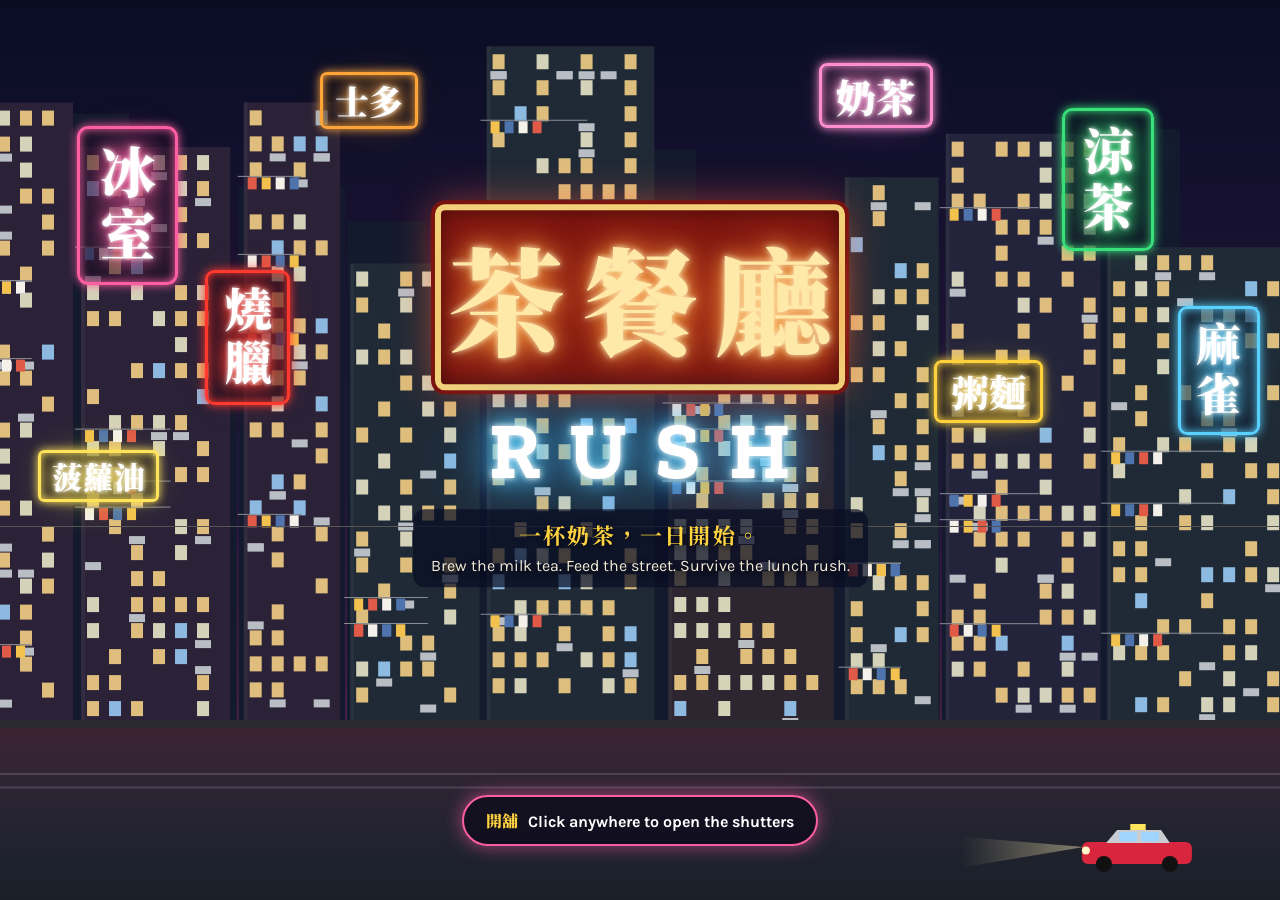
==== commit 873b456b: "Learning mode: Cantonese tickets, spoken orders and a word list Off by default; switch it on from th" ====
--- a/index.html
+++ b/index.html
@@ -15,7 +15,7 @@
     <section class="sidetop">
       <div class="brandrow">
         <div class="brand"><span class="zh">茶餐廳</span><span class="en">Rush</span></div>
-        <span class="brandbtns"><button id="soundBtn" type="button" class="tourbtn">Sound on</button><button id="tourBtn" type="button" class="tourbtn" title="Show the walkthrough again">? Tour</button></span>
+        <span class="brandbtns"><button id="learnBtn" type="button" class="tourbtn" title="Learning mode and your word list">學 Off</button><button id="soundBtn" type="button" class="tourbtn">Sound on</button><button id="tourBtn" type="button" class="tourbtn" title="Show the walkthrough again">? Tour</button></span>
       </div>
       <div class="day">
         <div class="dayline"><b id="dayNo">Day 1</b><span id="clock"></span></div>
--- a/css/style.css
+++ b/css/style.css
@@ -474,3 +474,41 @@
 .sidetop .brand .zh{font-size:18px} .sidetop .brand .en{font-size:14px}
 .brandbtns{flex-wrap:nowrap}
 .brandbtns .tourbtn{padding:3px 8px; font-size:11px; white-space:nowrap}
+/* compact inventory, roomier: bigger tiles, names wrap instead of being cut off */
+#inv.compact{gap:8px}
+#inv.compact .inv{grid-template-columns:28px 1fr; grid-template-areas:'chip nm' 'qty qty' 'bar bar' 'note qo'; padding:9px 10px 10px; row-gap:6px; column-gap:8px; align-items:center}
+#inv.compact .inv .chip{width:28px; height:28px; font-size:15px !important; align-self:center}
+#inv.compact .inv .nm{font-size:13px; line-height:1.2; white-space:normal; overflow:visible; text-overflow:clip}
+#inv.compact .inv .qty{font-size:20px}
+#inv.compact .inv .qty small{font-size:12px}
+#inv.compact .inv .bar{height:7px}
+#inv.compact .inv .invnote{font-size:11px; white-space:normal; line-height:1.2}
+#inv.compact .inv .qo{justify-self:end; padding:3px 8px; font-size:11px}
+#inv.compact .inv .qo small{display:inline}
+#inv.compact .inv .invnote:empty{display:block}
+#inv.compact .inv{grid-template-columns:28px 1fr auto; grid-template-areas:'chip nm nm' 'qty qty qo' 'bar bar bar' 'note note note'}
+#inv.compact .inv .invnote:empty{display:none}
+
+/* ================= learning mode ================= */
+.tourbtn.on{border-color:var(--gold); color:var(--gold)}
+.ti.learn{width:auto; min-width:60px; padding:3px 6px 4px}
+.ti.learn img{width:36px; height:36px}
+.ti.learn .lzh{font:900 17px/1.1 var(--han); color:var(--ink)}
+.ti.learn .ljp{font:600 10px var(--body); color:#2d6fa3; white-space:nowrap}
+.ti.learn:hover .ljp{opacity:1 !important}
+.ti.learn.known .lzh{font-size:22px; padding-top:6px}
+.ticket.reading{box-shadow:0 3px 8px rgba(0,0,0,.35), inset 0 0 0 2px var(--gold)}
+.learnopt{display:flex; gap:8px; align-items:flex-start; margin:0 0 14px; padding:10px 12px; background:#fff; border-radius:10px; box-shadow:inset 0 0 0 1px #e6dcc4; color:#4a4036; font-size:14px}
+.learnopt input{margin-top:3px}
+.games{margin:14px 0 0; font-size:13px; color:var(--muted)} .games a{color:var(--red); font-weight:700; margin-left:6px}
+.wtable{width:100%; border-collapse:collapse; margin-bottom:14px; font-size:14px; color:var(--ink)}
+.wtable th{text-align:left; font:700 11px var(--body); letter-spacing:.06em; text-transform:uppercase; color:var(--muted); padding:4px 8px}
+.wtable td{padding:6px 8px; border-top:1px dashed #e0d4b9; vertical-align:middle}
+.wtable .wzh{font:900 20px var(--han)} .wtable .wjp{color:#2d6fa3; font-weight:600}
+.wtable .wbar{width:150px} .wtable .wbar small{color:var(--muted); font-size:11px}
+.wtable tr.known .wzh::after{content:" ★"; color:var(--gold); font-size:14px}
+.ti.learn{display:grid; grid-template-rows:auto auto auto; justify-items:center; row-gap:1px}
+.ti.learn img{width:30px; height:30px}
+.ti.learn .lzh{font-size:16px}
+.ti.learn em{position:static; order:-1; justify-self:end; font-size:13px; line-height:1; margin-bottom:-4px}
+.ti.learn.known .lzh{font-size:20px; padding-top:2px}
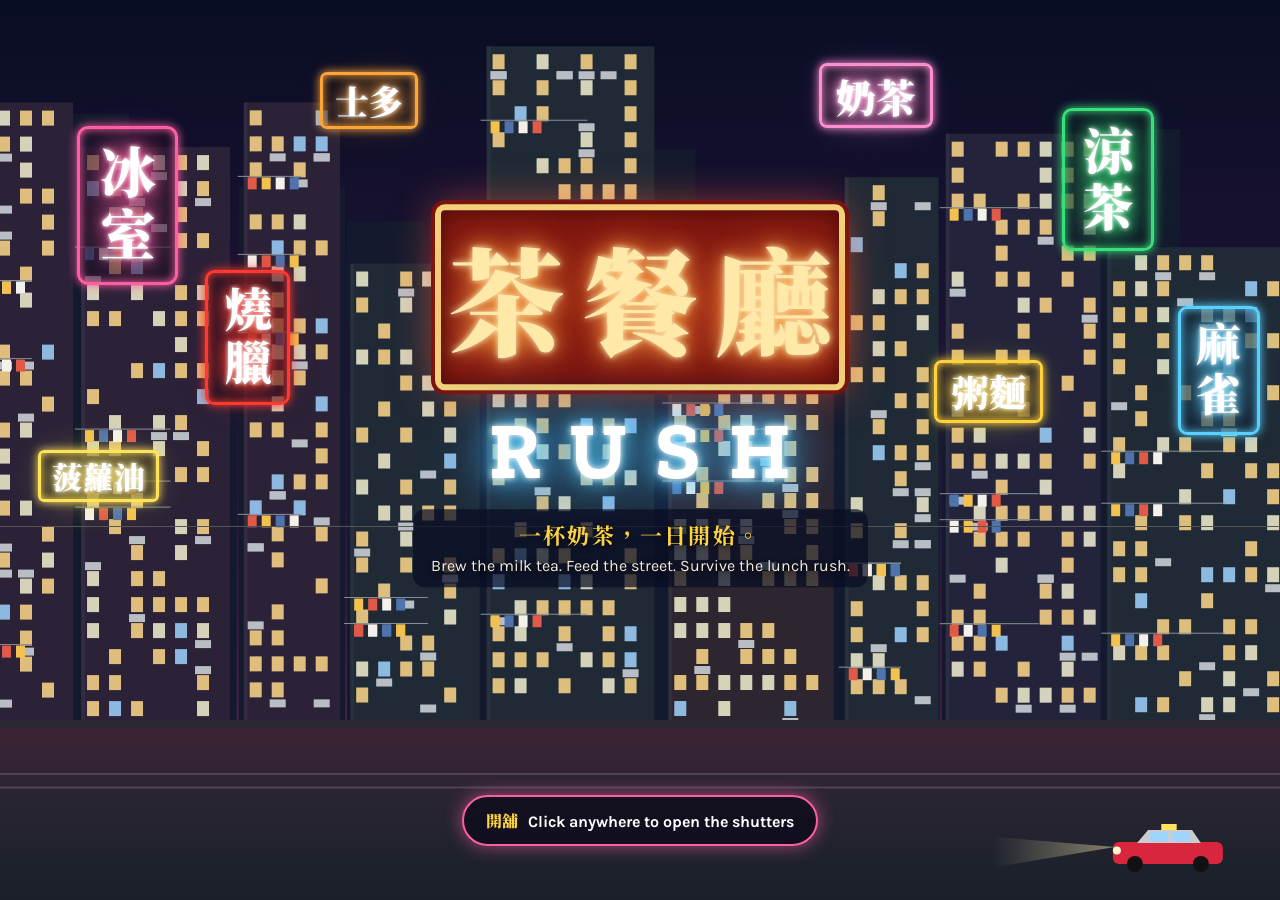
==== commit 02424543: "Boosters, binning from the pass, readable slots, steadier view - Boosters mid-day: coffee for the co" ====
--- a/index.html
+++ b/index.html
@@ -55,6 +55,10 @@
         <h2 id="trayHead"><span class="zh">出餐</span>On the pass <span class="cap full-note">full: the cook waits</span></h2>
         <div id="tray" class="queue"></div>
       </section>
+      <section class="panel col-boost">
+        <h2><span class="zh">加油</span>Boosters</h2>
+        <div id="boosts" class="boosts"></div>
+      </section>
       <section class="panel col-feed">
         <h2><span class="zh">動態</span>Latest</h2>
         <ul id="feed" class="feed"></ul>
--- a/css/style.css
+++ b/css/style.css
@@ -56,7 +56,8 @@
 .ticket{flex:0 0 auto; min-width:160px; background:var(--paper2); color:var(--ink); border-radius:2px 2px 6px 6px; padding:6px 8px 7px; box-shadow:0 3px 8px rgba(0,0,0,.35); position:relative; border-top:6px solid #d6cbb0; transform-origin:top center}
 .ticket::before{content:""; position:absolute; top:-12px; left:50%; width:10px; height:10px; margin-left:-5px; background:#9aa3ab; border-radius:50%}
 .ticket header{display:flex; justify-content:space-between; gap:14px; font:700 17px var(--slab); font-variant-numeric:tabular-nums}
-.ticket.late{animation:shake .5s infinite; background:#fff0ea}
+.ticket.late{animation:urgent 1.2s ease-in-out infinite; background:#fff0ea}
+@keyframes urgent{50%{box-shadow:0 3px 8px rgba(0,0,0,.35), 0 0 0 3px rgba(200,55,45,.55)}}   /* glows, doesn't move */
 .ticket.late header span{color:var(--red)}
 .ticket.sent{opacity:.6; background:#e7f6ea}
 @keyframes shake{0%,100%{transform:rotate(0)}25%{transform:rotate(-1.2deg)}75%{transform:rotate(1.2deg)}}
@@ -512,3 +513,31 @@
 .ti.learn .lzh{font-size:16px}
 .ti.learn em{position:static; order:-1; justify-self:end; font-size:13px; line-height:1; margin-bottom:-4px}
 .ti.learn.known .lzh{font-size:20px; padding-top:2px}
+.card.banquet{border-top:4px solid #b3261e} .card.teahouse{border-top:4px solid #9a6a3e}
+
+/* ================= v8: wider side, readable slots, bin, boosters ================= */
+#app{grid-template-columns:360px 1fr; grid-template-rows:minmax(0, 1fr)}
+.side{min-height:0}
+.qslot{overflow:visible}
+.qslot img{border-radius:50%}
+.qslot b{top:-6px; right:-6px; z-index:2; box-shadow:0 0 0 2px var(--paper)}
+.qslot > i, .qslot > i.fresh{position:absolute; left:4px; right:auto; bottom:-8px; height:5px; border-radius:3px; z-index:1}
+.qslot.active::after, .qslot.pass::after{content:""; position:absolute; left:4px; right:4px; bottom:-8px; height:5px; border-radius:3px; background:#e3d8bf}
+.qslot > i{max-width:calc(100% - 8px)}
+button.qslot{border:0; padding:0; background:#fff; cursor:pointer; font:inherit}
+.qslot .bin{position:absolute; inset:0; display:none; place-items:center; border-radius:50%; background:rgba(200,55,45,.82); color:#fff; font:700 22px/1 var(--body)}
+.qslot.pass:hover .bin{display:grid}
+.cookbar{grid-template-columns:auto auto auto 1fr}
+.boosts{display:grid; gap:6px}
+.boost{position:relative; display:grid; grid-template-columns:auto 1fr auto; gap:8px; align-items:center; border:0; border-radius:10px; padding:5px 10px; background:#fff; box-shadow:inset 0 0 0 1px #d6c9ab; color:var(--ink); text-align:left; overflow:hidden; min-width:190px}
+.boost .bzh{font:900 16px var(--han); color:var(--red)}
+.boost .bname{font:600 12px var(--body)} .boost em{font:700 13px var(--slab); font-style:normal; color:var(--red)}
+.boost:hover:not(:disabled){box-shadow:inset 0 0 0 2px var(--gold)}
+.boost.on{background:#fff3cf; box-shadow:inset 0 0 0 2px var(--gold)} .boost.on em{color:#8a6a10}
+.boost > i{position:absolute; left:0; bottom:0; height:3px; background:var(--gold)}
+.boost:disabled:not(.on){opacity:.5}
+.cookbar .queue{grid-template-columns:repeat(5, 48px); gap:9px}
+.cookbar > .panel{padding:10px 16px 12px}
+.boost{min-width:176px}
+.col-feed{min-width:150px}
+.col-feed h2{white-space:nowrap}
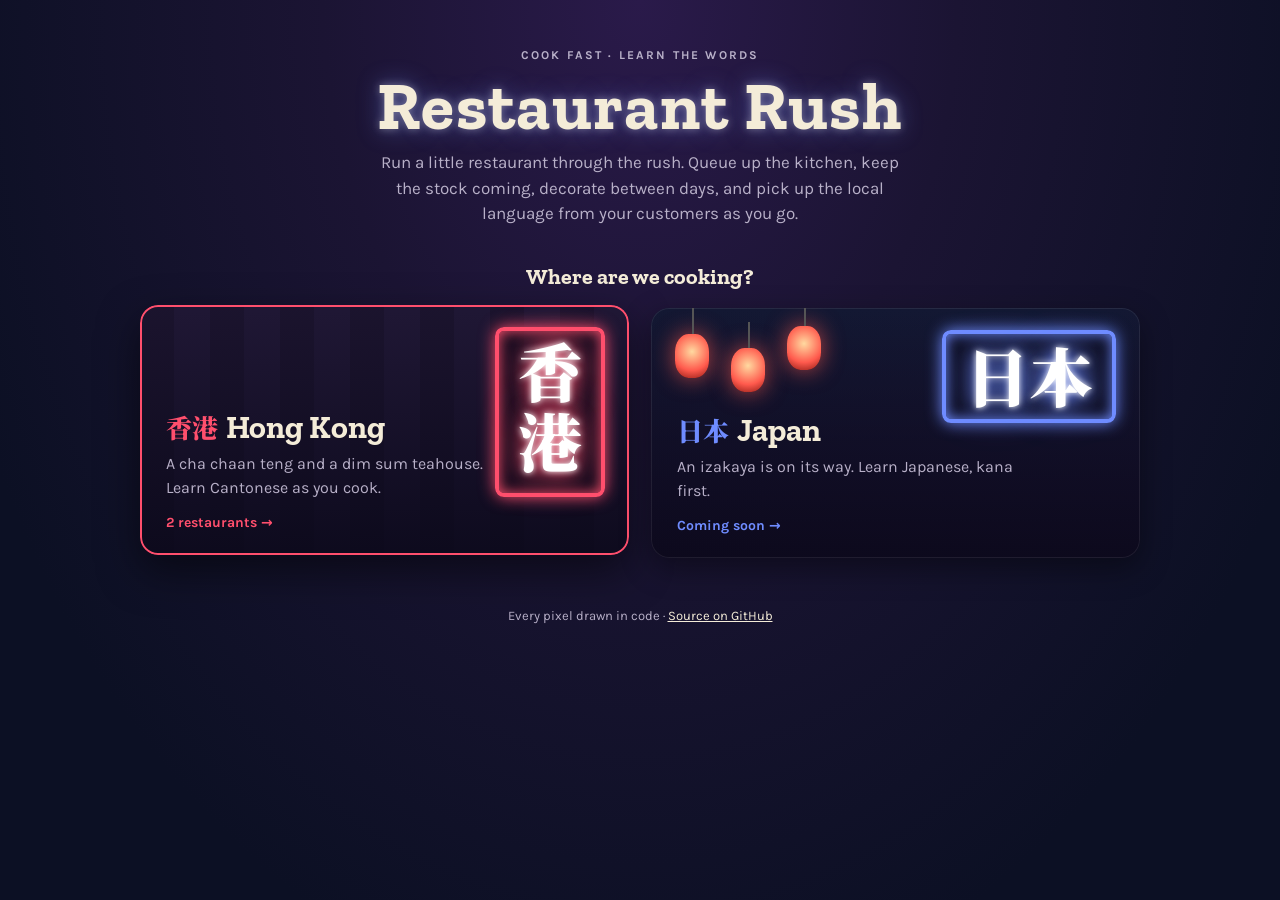
==== commit 55335d1f: "Landing page with Hong Kong and Japan, clean links per restaurant - index.html is now a landing page" ====
--- a/index.html
+++ b/index.html
@@ -3,104 +3,166 @@
 <head>
 <meta charset="utf-8">
 <meta name="viewport" content="width=device-width, initial-scale=1">
-<title>Cha Chaan Teng Rush</title>
+<title>Restaurant Rush</title>
+<meta name="description" content="Run a Hong Kong cha chaan teng or a dim sum teahouse, and pick up Cantonese as you cook. Japan coming soon.">
 <link rel="preconnect" href="https://fonts.googleapis.com">
 <link rel="preconnect" href="https://fonts.gstatic.com" crossorigin>
 <link rel="stylesheet" href="https://fonts.googleapis.com/css2?family=Karla:wght@400;500;700&family=Noto+Serif+TC:wght@700;900&family=Zilla+Slab:wght@600;700&display=swap">
-<link rel="stylesheet" href="css/style.css">
+<script>
+  // old links (…/?game=dimsum) go straight to that restaurant's page
+  const g = new URLSearchParams(location.search).get('game');
+  if (g && /^[a-z]+$/.test(g)) location.replace(g + '/' + location.hash);
+</script>
+<style>
+  :root{
+    --night:#0c1024; --night2:#1b1433; --ink:#f4ecd8; --muted:#b8b0c8; --paper:#fbf6ea; --paper-ink:#2a221c;
+    --hk:#ff4f6d; --hk2:#ffb347; --jp:#6f8cff; --jp2:#ff5a4d; --gold:#f2d27a;
+    --slab:"Zilla Slab", Georgia, serif; --body:Karla, system-ui, sans-serif; --han:"Noto Serif TC", "Hiragino Mincho ProN", "Songti TC", serif;
+    color-scheme: dark;
+  }
+  *{box-sizing:border-box}
+  [hidden]{display:none !important}
+  html,body{margin:0; min-height:100%}
+  body{background:radial-gradient(ellipse at 50% 0%, #2a1a4a 0%, var(--night2) 35%, var(--night) 80%); color:var(--ink); font:16px/1.5 var(--body); min-height:100vh}
+  .wrap{max-width:1040px; margin:0 auto; padding-inline:20px; padding-block:48px 64px}
+  header{text-align:center; margin-bottom:36px}
+  .kicker{font:700 12px var(--body); letter-spacing:.18em; text-transform:uppercase; color:var(--muted); margin:0}
+  h1{font:700 clamp(40px, 7vw, 68px)/1 var(--slab); margin:10px 0 10px; letter-spacing:.02em;
+     text-shadow:0 0 8px rgba(255,255,255,.35), 0 0 24px rgba(111,140,255,.45)}
+  .lede{max-width:52ch; margin:0 auto; color:var(--muted); font-size:17px}
+  h2.q{font:700 22px var(--slab); text-align:center; margin:0 0 18px; color:var(--ink)}
+
+  /* step 1: regions */
+  .regions{display:grid; grid-template-columns:1fr 1fr; gap:22px}
+  .region{position:relative; border:0; cursor:pointer; text-align:left; color:var(--ink); border-radius:18px; padding:26px 26px 24px; min-height:250px;
+    display:flex; flex-direction:column; justify-content:flex-end; overflow:hidden; font:inherit;
+    background:linear-gradient(180deg, rgba(10,8,25,.1), rgba(10,8,25,.85)), var(--bg); box-shadow:0 10px 30px rgba(0,0,0,.4), inset 0 0 0 1px rgba(255,255,255,.08);
+    transition:transform .2s ease, box-shadow .2s ease}
+  .region:hover, .region:focus-visible{transform:translateY(-3px); box-shadow:0 16px 40px rgba(0,0,0,.5), inset 0 0 0 2px var(--c)}
+  .region:focus-visible{outline:none}
+  .region.hk{--c:var(--hk); --bg:repeating-linear-gradient(90deg, #1d1530 0 34px, #221938 34px 70px)}
+  .region.jp{--c:var(--jp); --bg:linear-gradient(#141a36, #1b1233)}
+  .board{position:absolute; top:22px; right:24px; font:900 64px/1 var(--han); color:#fff; padding:.14em .3em .2em; border:4px solid var(--c); border-radius:.14em;
+    text-shadow:0 0 6px #fff, 0 0 18px var(--c), 0 0 40px var(--c); box-shadow:0 0 16px var(--c), inset 0 0 14px var(--c); background:rgba(8,6,20,.6)}
+  .region.hk .board{writing-mode:vertical-rl; letter-spacing:.1em}
+  .lanterns{position:absolute; top:0; left:24px; display:flex; gap:22px}
+  .lantern{width:34px; height:44px; margin-top:26px; border-radius:40%; background:radial-gradient(circle at 50% 40%, #ffd9a0, var(--jp2) 60%, #8f1a14);
+    box-shadow:0 0 22px rgba(255,90,77,.7); position:relative}
+  .lantern::before{content:""; position:absolute; left:50%; top:-26px; width:2px; height:26px; background:#555}
+  .lantern:nth-child(2){margin-top:40px} .lantern:nth-child(3){margin-top:18px}
+  .region .name{font:700 32px/1.1 var(--slab)} .region .name span{font:900 26px var(--han); color:var(--c); margin-right:8px}
+  .region p{margin:6px 0 0; color:var(--muted); max-width:34ch}
+  .region .go{margin-top:14px; font:700 14px var(--body); color:var(--c)}
+
+  /* step 2: restaurants */
+  .back{background:none; border:0; color:var(--muted); font:600 14px var(--body); cursor:pointer; padding:0; margin-bottom:14px}
+  .back:hover{color:var(--ink)}
+  .rhead{display:flex; align-items:baseline; gap:12px; margin-bottom:18px}
+  .rhead h2{font:700 30px var(--slab); margin:0} .rhead h2 span{font:900 26px var(--han); margin-right:8px}
+  .rhead .lang{font:700 12px var(--body); letter-spacing:.08em; text-transform:uppercase; padding:4px 10px; border-radius:99px; border:1px solid currentColor}
+  .shops{display:grid; grid-template-columns:repeat(auto-fit, minmax(280px, 1fr)); gap:20px}
+  .shop{display:grid; grid-template-rows:auto 1fr auto; background:var(--paper); color:var(--paper-ink); border-radius:16px; overflow:hidden; text-decoration:none;
+    box-shadow:0 10px 28px rgba(0,0,0,.4); transition:transform .2s ease}
+  a.shop:hover, a.shop:focus-visible{transform:translateY(-3px); outline:none; box-shadow:0 14px 36px rgba(0,0,0,.5), 0 0 0 3px var(--gold)}
+  .shop .art{height:150px; display:grid; place-items:center; background:var(--art)}
+  .shop .sign{font:900 46px/1 var(--han); letter-spacing:.14em; color:var(--gold); padding:.16em .4em .2em; border:4px solid var(--gold); border-radius:6px;
+    background:rgba(0,0,0,.25); text-shadow:0 0 10px rgba(242,210,122,.6)}
+  .shop .body{padding:16px 18px 8px}
+  .shop h3{font:700 22px var(--slab); margin:0 0 4px}
+  .shop p{margin:0; color:#5a4f43; font-size:14.5px}
+  .shop .foot{display:flex; justify-content:space-between; align-items:center; padding:12px 18px 16px; gap:10px}
+  .shop .progress{font:700 13px var(--body); color:#75695b}
+  .shop .play{font:700 15px var(--slab); background:#c8372d; color:#fff; border-radius:9px; padding:8px 16px; box-shadow:0 3px 0 #9e1f19}
+  .shop.soon{opacity:.72} .shop.soon .play{background:#8a8f96; box-shadow:0 3px 0 #5d656c}
+  .cct .art{--art:linear-gradient(135deg, #1f6b52, #2f7a64 55%, #174a3c)}
+  .dimsum .art{--art:linear-gradient(135deg, #8f1a14, #b3261e 55%, #6a1414)}
+  .izakaya .art{--art:linear-gradient(135deg, #1b2a55, #2d3f7a 55%, #151d3f)}
+  footer{margin-top:48px; text-align:center; color:var(--muted); font-size:13px}
+  footer a{color:var(--ink)}
+
+  @media (max-width: 720px){ .regions{grid-template-columns:1fr} .board{font-size:48px} }
+  @media (prefers-reduced-motion: reduce){ .region, .shop{transition:none} }
+</style>
 </head>
 <body>
-<div id="app">
-  <aside class="side" aria-label="Your shop">
-    <section class="sidetop">
-      <div class="brandrow">
-        <div class="brand"><span class="zh">茶餐廳</span><span class="en">Rush</span></div>
-        <span class="brandbtns"><button id="learnBtn" type="button" class="tourbtn" title="Learning mode and your word list">學 Off</button><button id="soundBtn" type="button" class="tourbtn">Sound on</button><button id="tourBtn" type="button" class="tourbtn" title="Show the walkthrough again">? Tour</button></span>
+<div class="wrap">
+  <header>
+    <p class="kicker">Cook fast · learn the words</p>
+    <h1>Restaurant Rush</h1>
+    <p class="lede">Run a little restaurant through the rush. Queue up the kitchen, keep the stock coming, decorate between days, and pick up the local language from your customers as you go.</p>
+  </header>
+
+  <section id="pick">
+    <h2 class="q">Where are we cooking?</h2>
+    <div class="regions">
+      <button class="region hk" type="button" data-region="hongkong">
+        <span class="board" aria-hidden="true">香港</span>
+        <span class="name"><span>香港</span>Hong Kong</span>
+        <p>A cha chaan teng and a dim sum teahouse. Learn Cantonese as you cook.</p>
+        <span class="go">2 restaurants →</span>
+      </button>
+      <button class="region jp" type="button" data-region="japan">
+        <span class="lanterns" aria-hidden="true"><span class="lantern"></span><span class="lantern"></span><span class="lantern"></span></span>
+        <span class="board" aria-hidden="true">日本</span>
+        <span class="name"><span>日本</span>Japan</span>
+        <p>An izakaya is on its way. Learn Japanese, kana first.</p>
+        <span class="go">Coming soon →</span>
+      </button>
+    </div>
+  </section>
+
+  <section id="hongkong" hidden>
+    <button class="back" type="button" data-back>← All regions</button>
+    <div class="rhead"><h2><span>香港</span>Hong Kong</h2><span class="lang" style="color:var(--hk)">Cantonese · Jyutping</span></div>
+    <div class="shops">
+      <a class="shop cct" href="cct/">
+        <div class="art"><span class="sign">茶餐廳</span></div>
+        <div class="body"><h3>Cha Chaan Teng Rush</h3><p>Milk tea, pineapple buns and a lunch rush. Grow from a tiny shopfront to 乾炒牛河 on the wok.</p></div>
+        <div class="foot"><span class="progress" data-save="cct-rush-save-v1">New game</span><span class="play">Play</span></div>
+      </a>
+      <a class="shop dimsum" href="dimsum/">
+        <div class="art"><span class="sign">飲茶</span></div>
+        <div class="body"><h3>Dim Sum Rush</h3><p>Sunday morning at the Golden Dragon. Steamers make baskets in batches, and the trolley does the rounds.</p></div>
+        <div class="foot"><span class="progress" data-save="dimsum-rush-save-v1">New game</span><span class="play">Play</span></div>
+      </a>
+    </div>
+  </section>
+
+  <section id="japan" hidden>
+    <button class="back" type="button" data-back>← All regions</button>
+    <div class="rhead"><h2><span>日本</span>Japan</h2><span class="lang" style="color:var(--jp)">Japanese · kana and kanji</span></div>
+    <div class="shops">
+      <div class="shop izakaya soon" aria-disabled="true">
+        <div class="art"><span class="sign">居酒屋</span></div>
+        <div class="body"><h3>Izakaya Rush</h3><p>After-work crowds, a running tab, and 「すみません、生ビールください」. Coming soon.</p></div>
+        <div class="foot"><span class="progress">In the works</span><span class="play">Soon</span></div>
       </div>
-      <div class="day">
-        <div class="dayline"><b id="dayNo">Day 1</b><span id="clock"></span></div>
-        <div class="daybar"><i id="dayFill"></i></div>
-        <div class="dayends"><span>OPEN 07:00</span><span>CLOSE 18:00</span></div>
-      </div>
-      <div class="stats">
-        <div class="stat" id="lvlStat"><small>Level</small><b id="lvl"></b></div>
-        <div class="stat"><small>Cash</small><b id="money">$0</b></div>
-        <div class="stat"><small>Popularity</small><b id="pop" class="pop"></b></div>
-        <div class="stat" id="ambStat"><small>Ambience</small><b id="amb"></b></div>
-      </div>
-    </section>
-    <section class="panel">
-      <h2><span class="zh">今日</span>Today</h2>
-      <dl id="today" class="today"></dl>
-    </section>
-    <section class="panel">
-      <h2><span class="zh">目標</span>Today’s targets</h2>
-      <div id="goals" class="goals"></div>
-    </section>
-    <section class="panel invpanel" aria-label="Inventory">
-      <h2><span class="zh">存貨</span>Inventory</h2>
-      <p class="cap" id="capNote"></p>
-      <div id="inv"></div>
-      <button id="restockBtn2" type="button" class="wide">Order several at once</button>
-    </section>
-  </aside>
+    </div>
+  </section>
 
-  <div class="work">
-    <section class="cookbar" aria-label="Kitchen">
-      <section class="panel">
-        <h2><span class="zh">手頭</span>Cook’s queue</h2>
-        <div id="queue" class="queue"></div>
-      </section>
-      <section class="panel">
-        <h2 id="trayHead"><span class="zh">出餐</span>On the pass <span class="cap full-note">full: the cook waits</span></h2>
-        <div id="tray" class="queue"></div>
-      </section>
-      <section class="panel col-boost">
-        <h2><span class="zh">加油</span>Boosters</h2>
-        <div id="boosts" class="boosts"></div>
-      </section>
-      <section class="panel col-feed">
-        <h2><span class="zh">動態</span>Latest</h2>
-        <ul id="feed" class="feed"></ul>
-      </section>
-    </section>
-
-    <div class="railwrap">
-      <section class="rail" id="rail" aria-label="Order tickets"></section>
-      <div id="banner" class="banner" hidden></div>
-    </div>
-
-    <main class="main">
-      <div class="stage" id="stage">
-        <canvas id="game" aria-label="The restaurant: dining room at the back, kitchen at the front"></canvas>
-        <div class="controls">
-          <button id="pauseBtn" type="button" aria-pressed="false">Pause</button>
-          <button id="speedBtn" type="button" title="Game speed">1×</button>
-        </div>
-        <div class="zoomer" aria-label="Zoom">
-          <button id="zoomOut" type="button" title="Zoom out (−)" aria-label="Zoom out">−</button>
-          <button id="zoomIn" type="button" title="Zoom in (+)" aria-label="Zoom in">+</button>
-          <button id="zoomKitchen" type="button" title="Zoom in on the kitchen (K)">Kitchen view</button>
-          <button id="zoomAll" type="button" title="See the whole shop (0)">Whole shop</button>
-        </div>
-        <nav class="actions" aria-label="Shop">
-          <button id="restockBtn" type="button" class="act"><span class="zh">入貨</span>Restock</button>
-          <button id="kitchenBtn" type="button" class="act"><span class="zh">廚房</span>Kitchen</button>
-          <button id="diningBtn" type="button" class="act"><span class="zh">裝修</span>Dining room</button>
-          <button id="closeBtn" type="button" class="act danger"><span class="zh">收舖</span>Close</button>
-        </nav>
-        <div id="tip" class="tip" hidden></div>
-        <div id="itemBar" class="itembar" hidden></div>
-        <div id="toasts" class="toasts" aria-live="polite"></div>
-        <div id="drawer" class="drawer" hidden></div>
-        <div id="editor" class="editor" hidden></div>
-      </div>
-    </main>
-  </div>
+  <footer>Every pixel drawn in code · <a href="https://github.com/jkw2lo/cha-chaan-teng-rush">Source on GitHub</a></footer>
 </div>
 
-  <div id="modal" class="modal" hidden><div class="card" id="modalCard" role="dialog" aria-modal="true"></div></div>
-</div>
-<script type="module" src="js/main.js"></script>
+<script type="module">
+  import { levelOf } from './js/data.js';
+  const views = { pick: document.getElementById('pick'), hongkong: document.getElementById('hongkong'), japan: document.getElementById('japan') };
+  function show(name){
+    for (const [k, el] of Object.entries(views)) el.hidden = k !== name;
+    const target = name === 'pick' ? '' : '#' + name;
+    if (location.hash !== target) history.replaceState(null, '', target || location.pathname);
+    (name === 'pick' ? views.pick.querySelector('.region') : views[name].querySelector('a.shop, .back'))?.focus({ preventScroll: true });
+  }
+  document.querySelectorAll('[data-region]').forEach(b => b.onclick = () => show(b.dataset.region));
+  document.querySelectorAll('[data-back]').forEach(b => b.onclick = () => show('pick'));
+  show(views[location.hash.slice(1)] ? location.hash.slice(1) : 'pick');
+
+  // show where each saved game is up to
+  for (const el of document.querySelectorAll('[data-save]')){
+    try {
+      const s = JSON.parse(localStorage.getItem(el.dataset.save) || 'null');
+      if (s && s.day) el.textContent = `Day ${s.day} · Level ${levelOf(s.stars || 0)}`;
+    } catch (e) { /* no save: keep "New game" */ }
+  }
+</script>
 </body>
 </html>
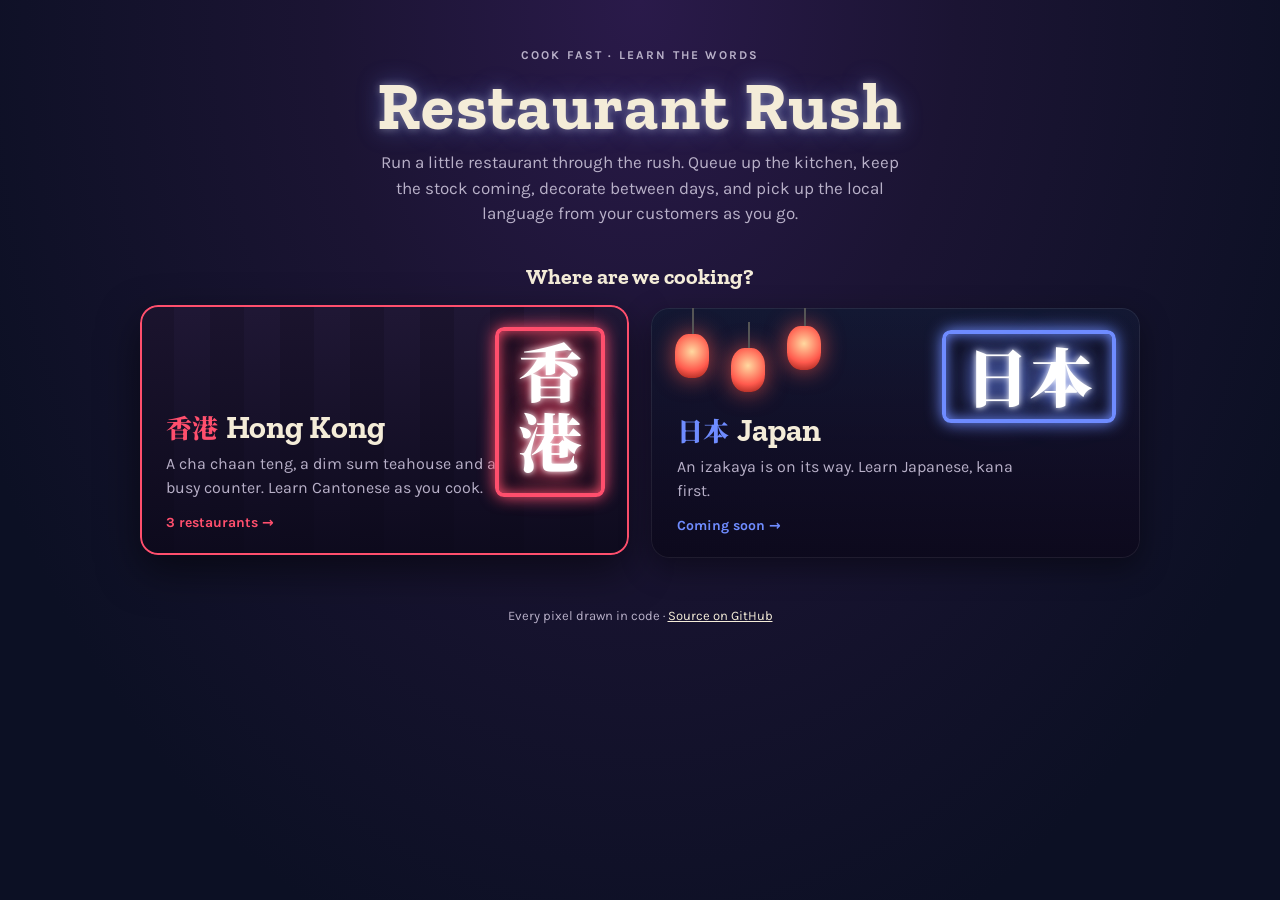
==== commit d27d9007: "Counter Rush prototype: a side-on counter game at /counter/ Four stools, four recipes (hot milk tea," ====
--- a/index.html
+++ b/index.html
@@ -76,6 +76,7 @@
   .shop.soon{opacity:.72} .shop.soon .play{background:#8a8f96; box-shadow:0 3px 0 #5d656c}
   .cct .art{--art:linear-gradient(135deg, #1f6b52, #2f7a64 55%, #174a3c)}
   .dimsum .art{--art:linear-gradient(135deg, #8f1a14, #b3261e 55%, #6a1414)}
+  .counter .art{--art:repeating-linear-gradient(90deg, #c8372d 0 18px, #b3261e 18px 36px)}
   .izakaya .art{--art:linear-gradient(135deg, #1b2a55, #2d3f7a 55%, #151d3f)}
   footer{margin-top:48px; text-align:center; color:var(--muted); font-size:13px}
   footer a{color:var(--ink)}
@@ -98,8 +99,8 @@
       <button class="region hk" type="button" data-region="hongkong">
         <span class="board" aria-hidden="true">香港</span>
         <span class="name"><span>香港</span>Hong Kong</span>
-        <p>A cha chaan teng and a dim sum teahouse. Learn Cantonese as you cook.</p>
-        <span class="go">2 restaurants →</span>
+        <p>A cha chaan teng, a dim sum teahouse and a busy counter. Learn Cantonese as you cook.</p>
+        <span class="go">3 restaurants →</span>
       </button>
       <button class="region jp" type="button" data-region="japan">
         <span class="lanterns" aria-hidden="true"><span class="lantern"></span><span class="lantern"></span><span class="lantern"></span></span>
@@ -122,8 +123,13 @@
       </a>
       <a class="shop dimsum" href="dimsum/">
         <div class="art"><span class="sign">飲茶</span></div>
-        <div class="body"><h3>Dim Sum Rush</h3><p>Sunday morning at the Golden Dragon. Steamers make baskets in batches, and the trolley does the rounds.</p></div>
+        <div class="body"><h3>Dim Sum Rush</h3><p>Sunday morning at the Golden Dragon. Steam the baskets, load the trolley and send it round the tables.</p></div>
         <div class="foot"><span class="progress" data-save="dimsum-rush-save-v1">New game</span><span class="play">Play</span></div>
+      </a>
+      <a class="shop counter" href="counter/">
+        <div class="art"><span class="sign">快餐</span></div>
+        <div class="body"><h3>Counter Rush</h3><p>Just you behind the counter. Pull the milk tea, watch the toaster and the noodle pot, and serve four stools before they give up.</p></div>
+        <div class="foot"><span class="progress">New · prototype</span><span class="play">Play</span></div>
       </a>
     </div>
   </section>
